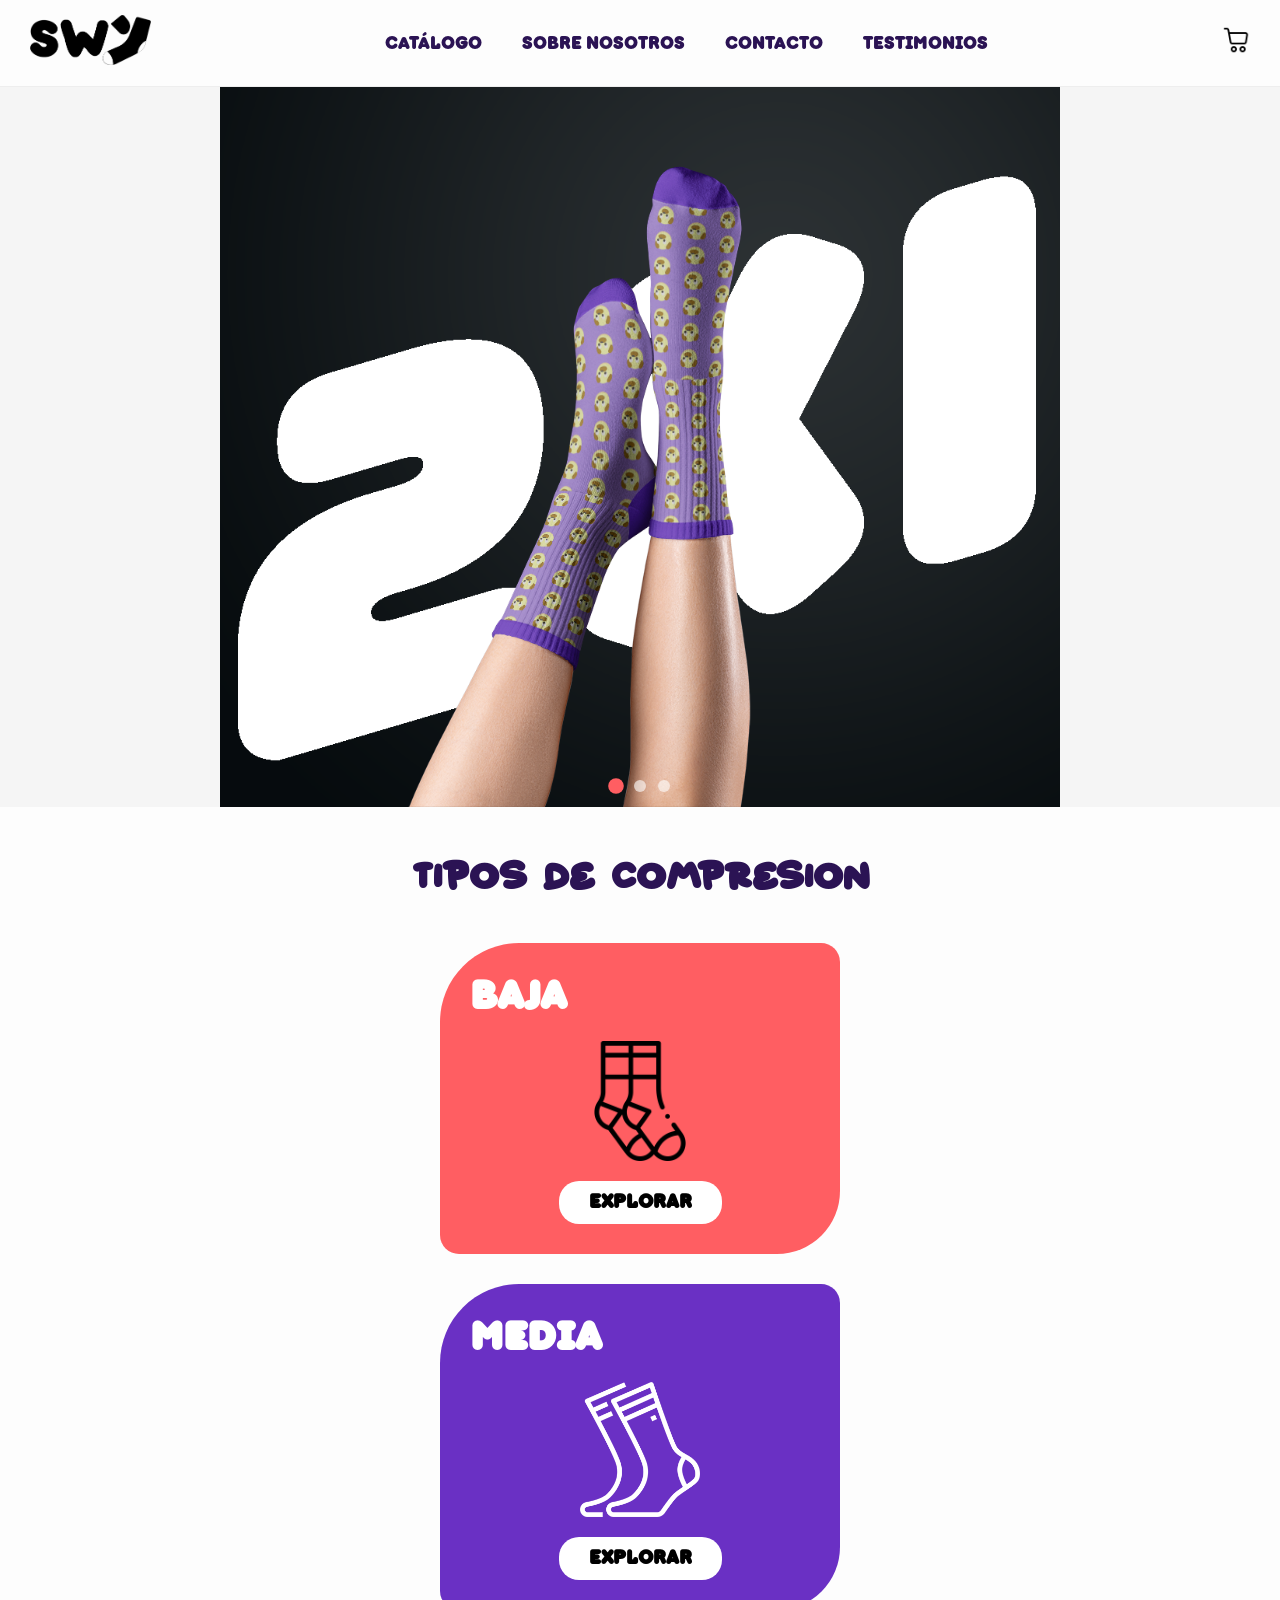
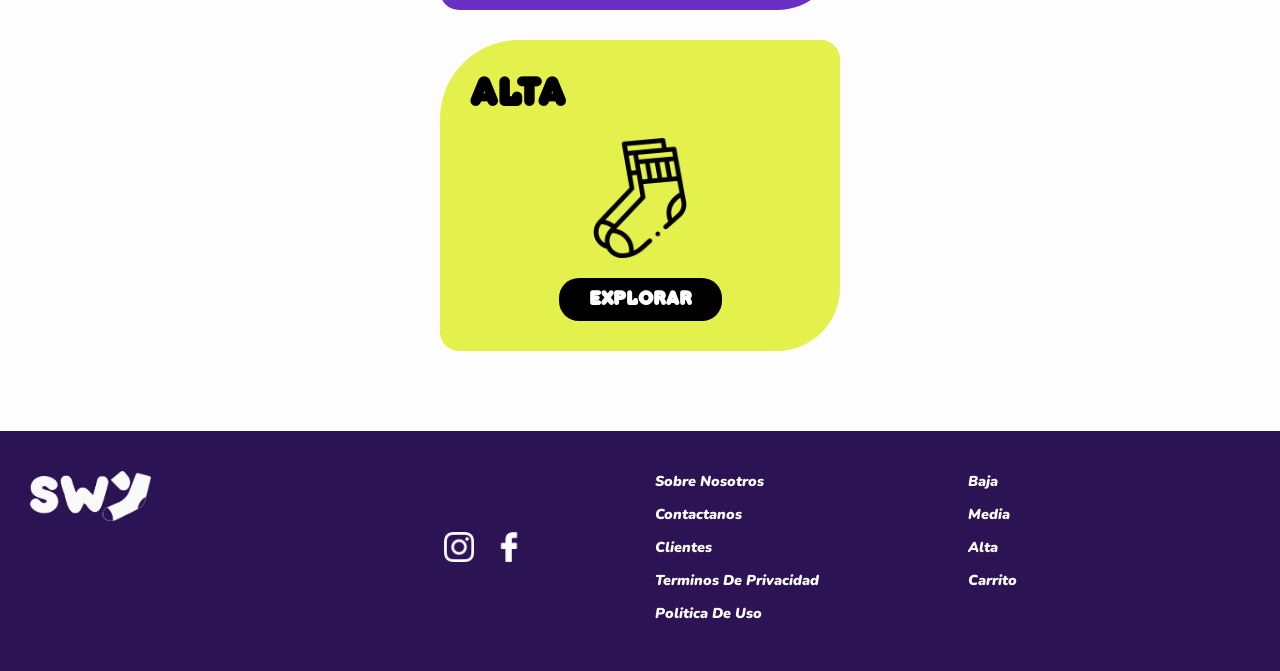
==== index.html @ 62875734 "Add files via upload" ====
<!DOCTYPE html>
<html lang="es">

<head>
    <meta charset="UTF-8">
    <meta name="viewport" content="width=device-width, initial-scale=1.0, user-scalable=yes">
    <title>SWY</title>
    <link rel="stylesheet" href="css/css_index.css">
</head>

<body>

    <header>
        <div class="logo-container">
            <img class="logo" src="Assets/LOGO.png" alt="SWY Logo">
        </div>
        
        <!-- Menú de escritorio (visible solo en desktop) -->
        <nav class="nav-desktop">
            <a href="catalogo.html">Catálogo</a>
            <a href="aboutus.html">Sobre nosotros</a>
            <a href="contacto.html">Contacto</a>
            <a href="testimonios.html">Testimonios</a>
        </nav>

        <!-- Íconos de carrito y menú hamburguesa (mobile) -->
        <div class="header-icons">
            <a href="carrito.html" class="cart-icon"><img src="Assets/carro-de-la-compra.png" alt="Carrito"></a>
            <div class="menu-icon" id="menuIcon">
                <span></span>
                <span></span>
                <span></span>
            </div>
        </div>
    </header>

    <!-- Menú móvil (oculto por defecto) -->
    <div class="mobile-menu" id="mobileMenu">
        <a href="catalogo.html">Catálogo</a>
        <a href="aboutus.html">Sobre nosotros</a>
        <a href="contacto.html">Contacto</a>
        <a href="testimonios.html">Testimonios</a>
    </div>

    <div id="carrusel" class="carrusel">
        <div class="slides">
            <img src="Assets/Long Socks 10_vol 2.png" alt="Promo 1">
            <img src="Assets/BoxMockup.jpg" alt="Promo 2">
            <img src="Assets/publiinsta-05.jpg" alt="Promo 3">
        </div>
        <div class="dots">
            <span class="dot" data-index="0"></span>
            <span class="dot" data-index="1"></span>
            <span class="dot" data-index="2"></span>
        </div>
    </div>

    <h2 class="titulo-seccion">TIPOS DE COMPRESION</h2>
    <main>
        <section id="baja" class="card baja">
            <h3>BAJA</h3>
            <img src="Assets/calcetines (2).png" alt="Icono">
            <a href="catalogo.html#baja" class="btn-explorar">EXPLORAR</a>
        </section>

        <section id="media" class="card media">
            <h3>MEDIA</h3>
            <img src="Assets/calcetines.png" alt="Icono">
            <a href="catalogo.html#media" class="btn-explorar">EXPLORAR</a>
        </section>

        <section id="alta" class="card alta">
            <h3>ALTA</h3>
            <img src="Assets/calcetines (1).png" alt="Icono">
            <a href="catalogo.html#alta" class="btn-explorar">EXPLORAR</a>
        </section>
    </main>

    <footer>
        <img class="logo" src="Assets/logo b.png" alt="logo">
        <nav>
            <a href="https://www.instagram.com/swy_compress/" class="rrss"><img src="Assets/instagram.png"></a>
            <a href="https://web.facebook.com/profile.php?id=61582123889878" class="rrss"><img src="Assets/facebook.png"></a>
        </nav>
        <nav class="navfot1">
            <a href="aboutus.html" class="afoot1">sobre nosotros</a>
            <a href="contacto.html" class="afoot1">Contactanos</a>
            <a href="testimonios.html" class="afoot1">Clientes</a>
            <a href="terminos.html" class="afoot1">Terminos de privacidad</a>
            <a href="terminos.html" class="afoot1">Politica de uso</a>
        </nav>
        <nav id="navfot2">
            <a href="catalogo.html" class="afoot2">baja</a>
            <a href="catalogo.html" class="afoot2">media</a>
            <a href="catalogo.html" class="afoot2">alta</a>
            <a href="carrito.html" class="afoot2">carrito</a>
        </nav>
    </footer>

    <script src="scripts/script_index.js"></script>
</body>

</html>
---- css/css_index.css ----
:root {
    --rojo: #ff5e62;
    --morado: #6a30c4;
    --lima: #e4f04b;
    --oscuro: #2b1354;
    --blanco: #fdfdfd;
    --negro: #1a1a1a;
}

@font-face {
    font-family: TT Milks;
    src: url(../fonts/TT\ Milks\ Casual\ Pie\ Trial\ Base.otf);
}

@font-face {
    font-family: nunito;
    src: url(../fonts/Nunito-BlackItalic.ttf);
}

@font-face {
    font-family: starborn;
    src: url(../fonts/Starborn.otf);
}

* {
    margin: 0;
    padding: 0;
    box-sizing: border-box;
}

body {
    background-color: var(--blanco);
}

/* ========== HEADER ========== */
header {
    display: flex;
    justify-content: space-between;
    align-items: center;
    padding: 15px 30px;
    background-color: var(--blanco);
    position: sticky;
    top: 0;
    z-index: 100;
    border-bottom: 1px solid #eee;
}

.logo-container .logo {
    height: 50px;
    width: auto;
}

/* Nav escritorio */
.nav-desktop {
    display: flex;
    gap: 40px;
}

.nav-desktop a {
    font-family: TT Milks;
    text-decoration: none;
    color: var(--oscuro);
    font-size: 1.1rem;
    transition: color 0.3s;
}

.nav-desktop a:hover {
    color: var(--rojo);
}

/* Íconos del header */
.header-icons {
    display: flex;
    align-items: center;
    gap: 20px;
}

.cart-icon img {
    height: 28px;
    width: auto;
}

/* Menú hamburguesa (oculto en desktop) */
.menu-icon {
    display: none;
    flex-direction: column;
    cursor: pointer;
    gap: 5px;
}

.menu-icon span {
    width: 28px;
    height: 3px;
    background-color: var(--oscuro);
    border-radius: 3px;
    transition: all 0.3s;
}

/* Menú móvil (oculto) */
.mobile-menu {
    display: none;
    flex-direction: column;
    background-color: var(--oscuro);
    padding: 20px;
    gap: 15px;
    position: absolute;
    top: 80px;
    left: 0;
    right: 0;
    z-index: 99;
}

.mobile-menu a {
    font-family: TT Milks;
    color: white;
    text-decoration: none;
    font-size: 1.2rem;
    padding: 10px;
    border-bottom: 1px solid rgba(255, 255, 255, 0.2);
}

.mobile-menu a:last-child {
    border-bottom: none;
}

/* ========== CARRUSEL CORREGIDO ========== */
.carrusel {
    position: relative;
    width: 100%;
    height: auto;
    aspect-ratio: 16 / 9;
    overflow: hidden;
    background-color: #f5f5f5;
}

.slides {
    display: flex;
    width: 100%;
    height: 100%;
    transition: transform 0.4s ease-in-out;
}

.slide {
    min-width: 100%;
    height: 100%;
}

.slides img {
    width: 100%;
    height: 100%;
    object-fit: contain;
    display: block;
}

.dots {
    position: absolute;
    bottom: 15px;
    left: 0;
    width: 100%;
    display: flex;
    justify-content: center;
    gap: 12px;
    z-index: 10;
}

.dot {
    cursor: pointer;
    height: 12px;
    width: 12px;
    background-color: rgba(255, 255, 255, 0.6);
    border-radius: 50%;
    display: inline-block;
    transition: all 0.3s;
}

/* Puntitos con colores de la marca */
.dot:nth-child(1).active {
    background-color: var(--rojo);
    transform: scale(1.3);
}

.dot:nth-child(2).active {
    background-color: var(--morado);
    transform: scale(1.3);
}

.dot:nth-child(3).active {
    background-color: var(--lima);
    transform: scale(1.3);
}

.dot.active {
    transform: scale(1.3);
}

/* ========== SECCIÓN DE CARDS ========== */
.titulo-seccion {
    font-family: starborn;
    text-align: center;
    font-size: 2rem;
    margin: 50px 0 30px;
    color: var(--oscuro);
}

main {
    display: flex;
    flex-direction: column;
    align-items: center;
    gap: 30px;
    padding: 20px;
}

.card {
    width: 90%;
    max-width: 400px;
    border-radius: 79px 19px 63px 19px;
    padding: 30px;
    display: flex;
    flex-direction: column;
    align-items: center;
    color: white;
    transition: transform 0.3s;
}

.card:hover {
    transform: translateY(-5px);
}

.card h3 {
    align-self: flex-start;
    margin: 0;
    font-size: 2.5rem;
    font-family: TT Milks;
}

.card img {
    width: 120px;
    margin: 20px 0;
}

.baja {
    background-color: var(--rojo);
}

.media {
    background-color: var(--morado);
}

.alta {
    background-color: var(--lima);
    color: black;
}

.btn-explorar {
    font-family: TT Milks;
    background-color: white;
    color: black;
    text-decoration: none;
    padding: 10px 30px;
    border-radius: 20px;
    font-weight: bold;
    font-size: 1.2rem;
    transition: all 0.3s;
}

.btn-explorar:hover {
    transform: scale(1.05);
}

.alta .btn-explorar {
    background-color: black;
    color: white;
}

/* ========== FOOTER ========== */
footer {
    background-color: var(--oscuro);
    color: white;
    padding: 40px 30px;
    display: grid;
    grid-template-columns: repeat(4, 1fr);
    gap: 30px;
    margin-top: 60px;
}

footer img.logo {
    height: 50px;
    width: auto;
}

footer a {
    color: white;
    text-decoration: none;
    display: block;
    margin-bottom: 8px;
    font-size: 0.9rem;
    text-transform: capitalize;
    transition: opacity 0.3s;
}

footer a:hover {
    opacity: 0.8;
}

footer nav {
    display: flex;
    flex-direction: column;
    gap: 5px;
}

.navfot1,
#navfot2 {
    display: flex;
    flex-direction: column;
}

footer nav:first-of-type {
    display: flex;
    flex-direction: row;
    gap: 20px;
    align-items: center;
    justify-content: center;
}

.rrss {
    display: inline-block;
    transition: transform 0.3s ease;
}

.rrss:hover {
    transform: scale(1.1);
}

.rrss img {
    width: 30px;
    height: 30px;
    display: block;
}

body {
    font-family: 'nunito', sans-serif;
}

/* ========== MEDIA QUERY ESCRITORIO PEQUEÑO ========== */
@media (max-width: 900px) {
    .nav-desktop {
        gap: 20px;
    }

    .nav-desktop a {
        font-size: 0.9rem;
    }
}

/* ========== MEDIA QUERY MÓVIL ========== */
@media (max-width: 768px) {

    /* Ocultar nav escritorio, mostrar hamburguesa */
    .nav-desktop {
        display: none;
    }

    .menu-icon {
        display: flex;
    }

    /* Ajustes generales */
    .titulo-seccion {
        font-size: 1.5rem;
        margin: 30px 0;
    }

    .card h3 {
        font-size: 2rem;
    }

    .card img {
        width: 100px;
    }

    .btn-explorar {
        font-size: 1rem;
        padding: 8px 25px;
    }

    /* Footer en móvil: una columna */
    footer {
        grid-template-columns: 1fr;
        text-align: center;
        gap: 25px;
    }

    footer img.logo {
        justify-self: center;
    }

    footer nav {
        align-items: center;
    }

    .navfot1,
    #navfot2 {
        align-items: center;
    }

    footer nav:first-of-type {
        justify-content: center;
    }
    
    .rrss img {
        width: 38px;
        height: 38px;
    }


    /* Carrusel en móvil */
    .carrusel {
        aspect-ratio: 4 / 3;
    }
}

/* Pantallas muy pequeñas */
@media (max-width: 480px) {
    header {
        padding: 10px 15px;
    }

    .logo-container .logo {
        height: 40px;
    }

    .cart-icon img {
        height: 22px;
    }

    .carrusel {
        aspect-ratio: 1 / 1;
    }

    .titulo-seccion {
        font-size: 1.2rem;
    }

    .card {
        padding: 20px;
    }

    .card h3 {
        font-size: 1.8rem;
    }
}
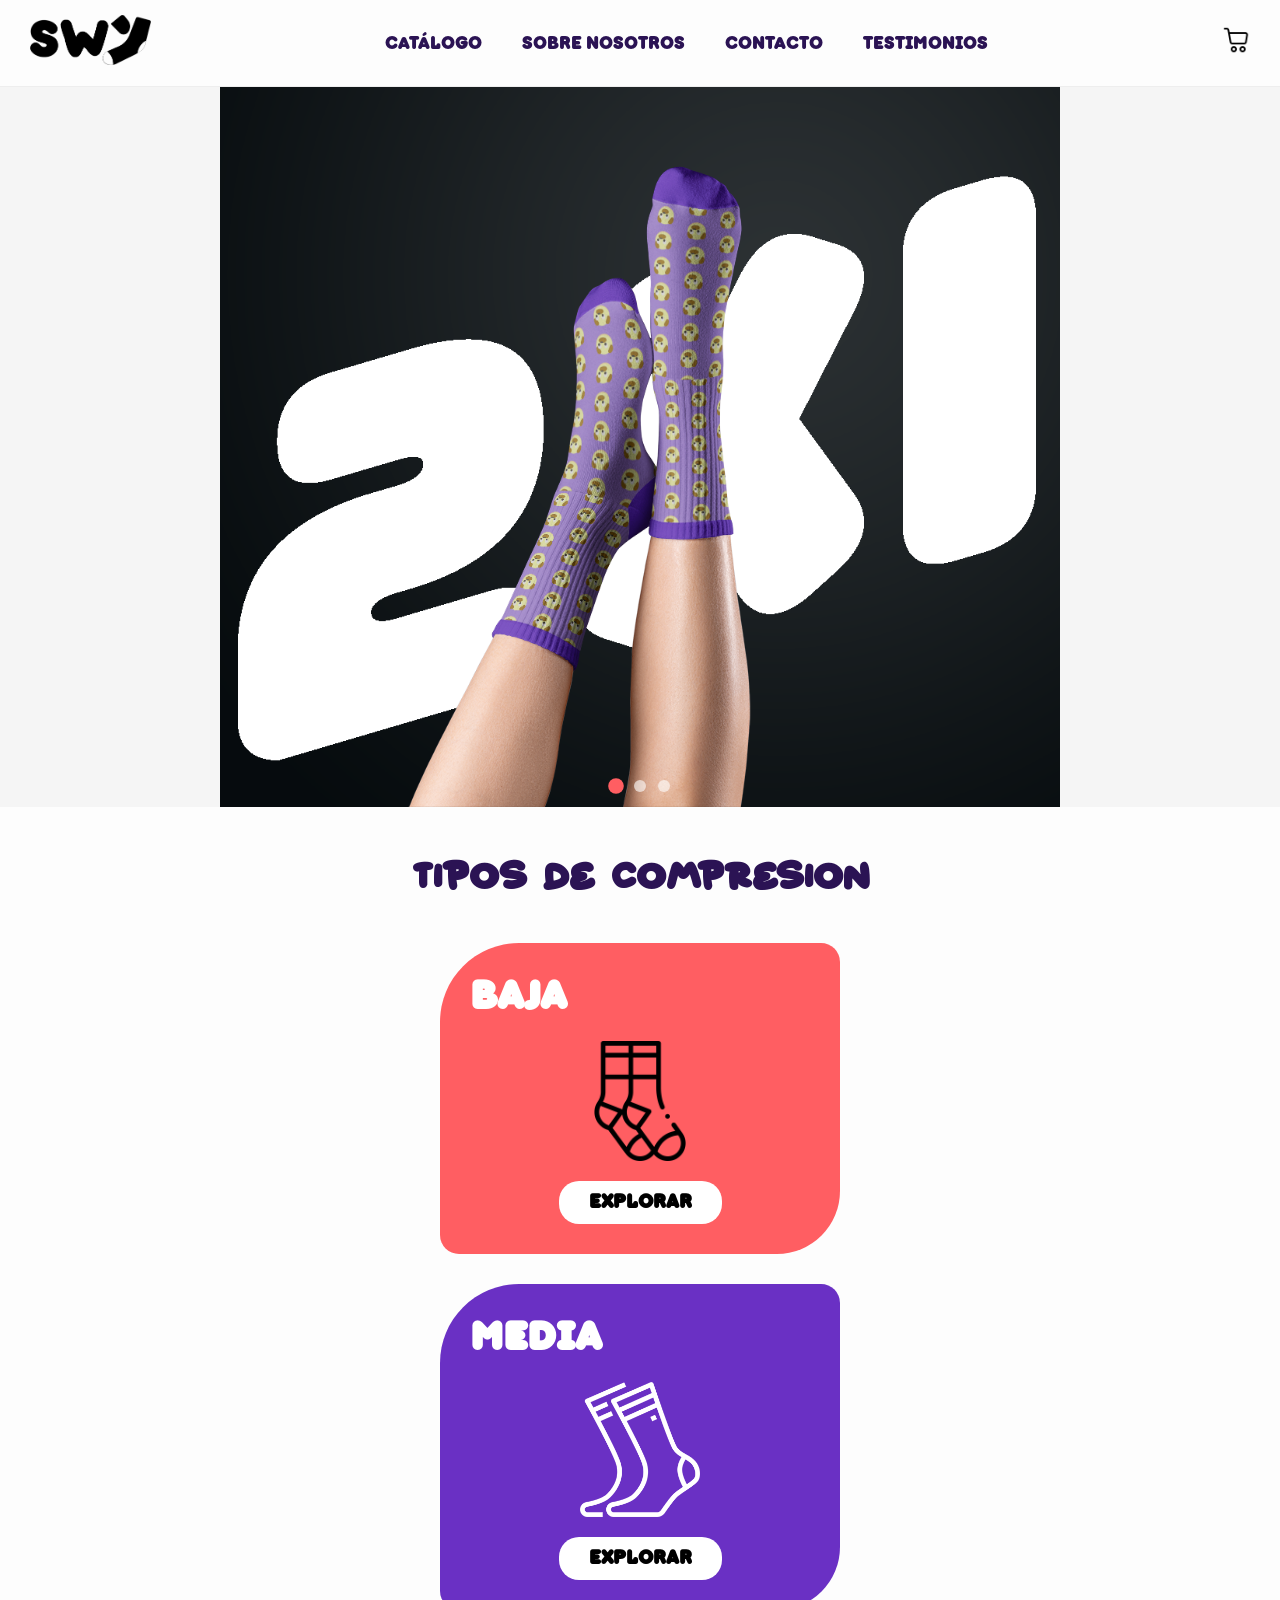
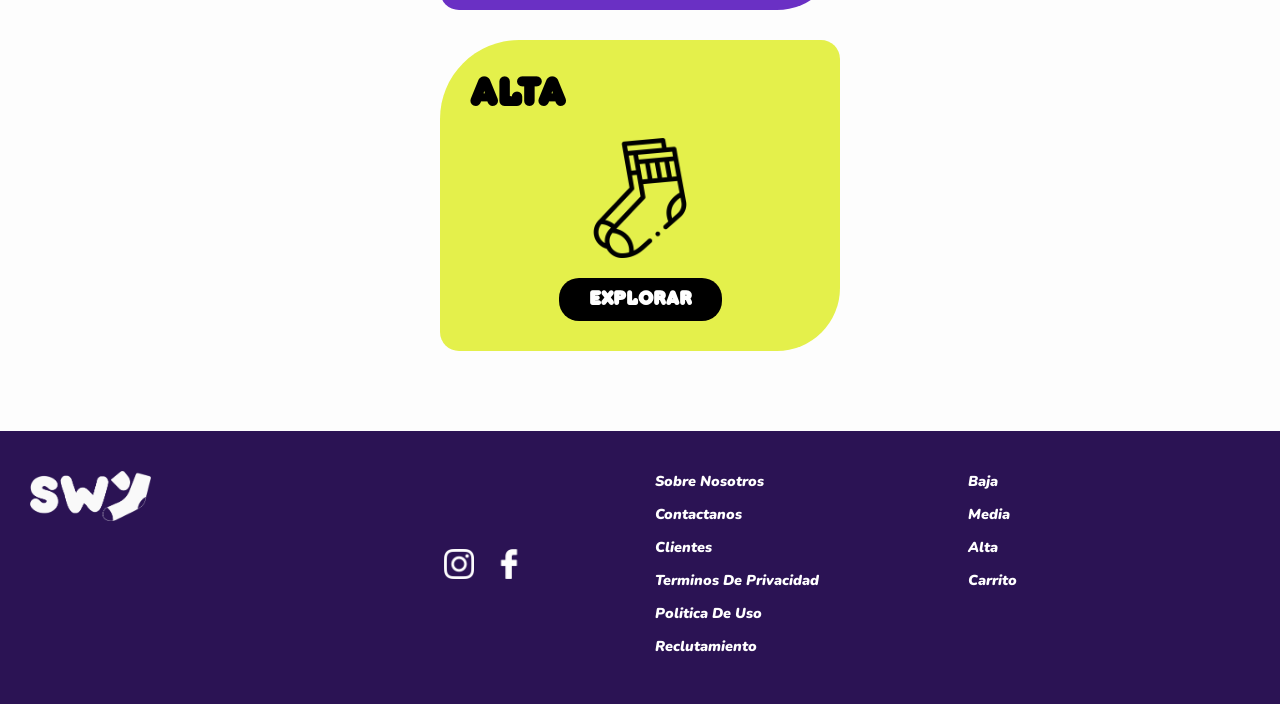
==== commit 1c616250: "Update index.html" ====
--- a/index.html
+++ b/index.html
@@ -88,6 +88,7 @@
             <a href="testimonios.html" class="afoot1">Clientes</a>
             <a href="terminos.html" class="afoot1">Terminos de privacidad</a>
             <a href="terminos.html" class="afoot1">Politica de uso</a>
+            <a href="reclutamiento.html">Reclutamiento</a>
         </nav>
         <nav id="navfot2">
             <a href="catalogo.html" class="afoot2">baja</a>
@@ -100,4 +101,4 @@
     <script src="scripts/script_index.js"></script>
 </body>
 
-</html>+</html>
